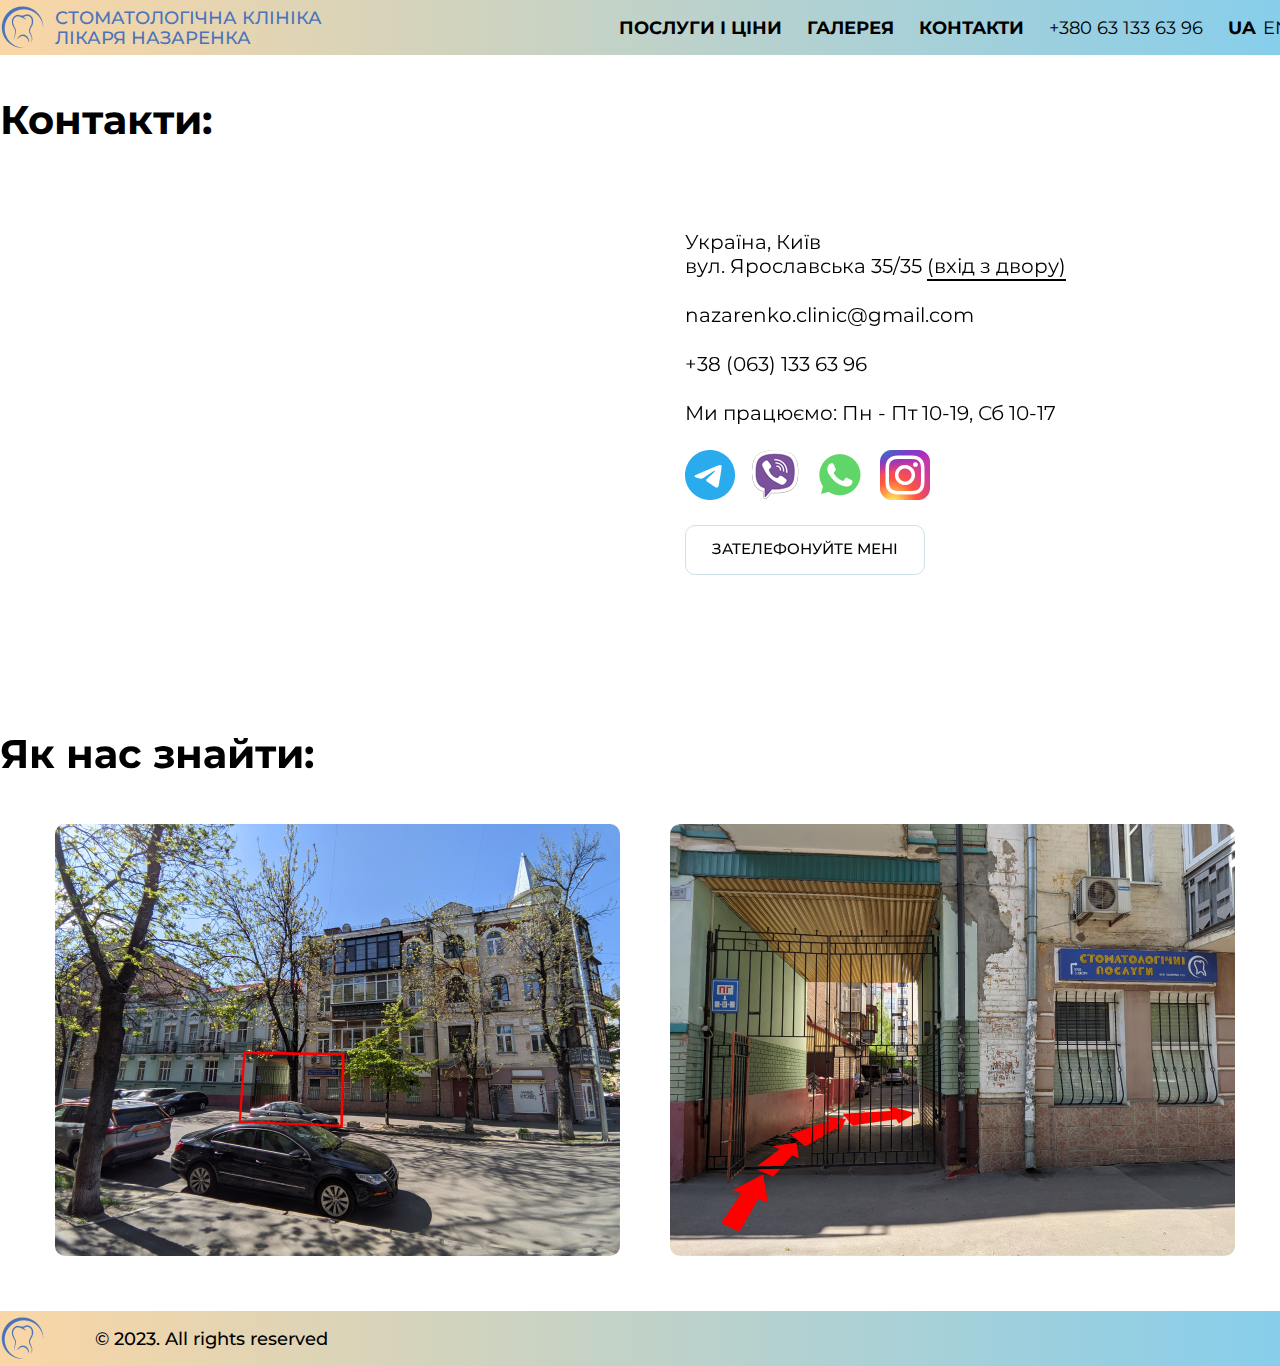
==== contact.html @ 6b5c39c3 "Add files via upload" ====
<!DOCTYPE html>
<html lang="ne">
<head>
    <meta charset="UTF-8">
    <meta http-equiv="X-UA-Compatible" content="IE=edge">
    <meta name="viewport" content="width=device-width, initial-scale=1.0">
    <title>Dental clinic of doctor nazarenko</title>
    <meta name="description" content="Dental clinic">
    <meta name="keywords" content="Dental, clinic,doctor,nazarenko">
    <meta name="viewport" content="width=device-width, initial-scale=1, shrink-to-fit=no">
    <link rel="shortcut icon" href="assets/img/favicon.png" type="image.png">
    <link rel="apple-touch-icon" sizes="180x180" href="assets/img/apple-logo.png">

    <meta property="og:title" content="Dental clinic">
    <meta property="og:description" content="of doctor nazarenko">
    <meta property="og:type" content="article">
    <meta property="og:site_name" content="Dental clinic of doctor nazarenko">

    <link rel="preconnect" href="https://fonts.googleapis.com">
    <link rel="preconnect" href="https://fonts.gstatic.com" crossorigin>
    <link href="https://fonts.googleapis.com/css2?family=Montserrat:wght@400;500;700&display=swap" rel="stylesheet">

    <link rel="stylesheet" href="assets/css/slick-theme.css">
    <link rel="stylesheet" href="assets/css/slick.css">  
    <link rel="stylesheet" href="assets/css/main.css">   
</head>
<body>
    <header class="header" id="header">
	    <div class="container">
            <div class="header__set">
                <a href="index.html" class="logo">
                    <img src="assets/img/logo.png" alt="" class="logo__item">
                    <h4 class="logo__title">
                        СТОМАТОЛОГІЧНА КЛІНІКА ЛІКАРЯ НАЗАРЕНКА
                    </h4>
                </a>
                <ul class="menu">
                    <li class="menu__item">
                        <a href="price.html" class="menu__item_a">
                            ПОСЛУГИ І ЦІНИ
                        </a>
                    </li>
                    <li class="menu__item">
                        <a href="gallery.html" class="menu__item_a">
                            ГАЛЕРЕЯ
                        </a>
                    </li>
                    <li class="menu__item">
                        <a href="contact.html" class="menu__item_a">
                            КОНТАКТИ
                        </a>
                    </li>
                </ul>
                <a href="tel:380631336396" class="phone">
                    +380 63 133 63 96
                </a>
                <div class="language__set">
                    <a href="" class="language__ua active__language">
                        ua
                    </a>
                    <a href="" class="language__en language__non">
                        en
                    </a>
                </div>
                <div class="header-menu">
                    <img src="assets/img/menu-black.png" alt="burger" class="menu-img">
                </div>
            </div>
        </div>
    </header>
    <div class="popup2">
        <div class="popup__content2">
          <h2>Введіть ваші дані:</h2>
          <form action="submit_form.php" method="post" class="contact__form" id="form">
            <input type="text" placeholder="Ім’я" name="firstName" class="input" required>
            <input placeholder="099 156 65 65" type="tel" name="phoneNumber" class="input" required 
                    oninput="javascript: 
                        if (this.value.length > this.maxLength) this.value = this.value.slice(0, this.maxLength); 
                        var value = this.value.replace(/\D/g,'');
                        value = value.substring(0,3) + (value.length > 3 ? ' ' + value.substring(3,6) : '') 
                                + (value.length > 6 ? ' ' + value.substring(6,8) : '') 
                                + (value.length > 8 ? ' ' + value.substring(8) : '');
                        this.value = value;
                    "
                    maxlength="13" 
                    pattern="^[0-9]{3} [0-9]{3} [0-9]{2} [0-9]{2}$" >
            <button type="submit" class="btn form__btn">Зателефонуйте мені</button>
          </form>
        </div>
    </div>
    <section class="hookup" id="hookup"> 
        <div class="container">
            <h1 class="hookup__title">
                Контакти:
            </h1>
            <div class="hookup__set">
                <iframe class="map-2" src="https://www.google.com/maps/embed?pb=!1m18!1m12!1m3!1d2539.448076429177!2d30.51191547689766!3d50.47000158595539!2m3!1f0!2f0!3f0!3m2!1i1024!2i768!4f13.1!3m3!1m2!1s0x40d4ce148c2b0a5b%3A0xec50365f1e7ceaae!2z0KHRgtC-0LzQsNGC0L7Qu9C-0LPQuNGH0LXRgdC60LDRjyDQutC70LjQvdC40LrQsCDQlNC-0LrRgtC-0YDQsCDQndCw0LfQsNGA0LXQvdC60LA!5e0!3m2!1suk!2sua!4v1682890363866!5m2!1suk!2sua" width="600" height="450" style="border:0;" allowfullscreen="" loading="lazy" referrerpolicy="no-referrer-when-downgrade"></iframe>
                <div class="map__wrapp-set">
                    <div class="map__wrapp">
                        <a href="contact.html" class="map__item">Україна, Київ<br> вул. Ярославська 35/35 <span class="map__line">(вхід з двору)</span></a>
                        <a href="mailto:nazarenko.clinic@gmail.com " class="map__item">nazarenko.clinic@gmail.com </a>
                        <a href="tel:380661336396" target="_blank" class="map__item">+38 (063) 133 63 96</a>
                        <p class="hookup__text_3">
                            Ми працюємо:
                            Пн - Пт 10-19, Сб 10-17
                        </p>
                        <div class="social">
                            
                            <a href="tg://resolve?domain=dentisry_nazarenko" target="_blank" class="telegram">
                                <img src="assets/img/telegram.png" alt="" class="telegram__item">
                            </a>
                            <a href="viber://chat/?number=%2B380661336396" target="_blank" class="viber">
                                <img src="assets/img/viber.png" alt="" class="viber__item">
                            </a>
                            <a href="https://wa.me/380661336396" target="_blank" class="whatsapp">
                                <img src="assets/img/whatsapp.png" alt="" class="whatsapp__item">
                            </a>
                            <a href="https://www.instagram.com/nazarenko_clinic/" class="instagram" target="_blank">
                                <img src="assets/img/instagram.png"   alt="" class="instagram__item">
                            </a>
                        </div>   
                    </div>
                   
                    <a href=""  class="btn popup-btn2 popup-btn3">Зателефонуйте мені</a>
                </div>

            </div>
        </div>
    </section>
    
    <section class="find" id="find"> 
        <div class="container">
            <h1 class="find__title">
                Як нас знайти:
            </h1>
            <div class="find__set">
                <img src="assets/img/contact-2.png" alt="" class="find__img">
                <img src="assets/img/contact-1.png" alt="" class="find__img">
            </div>
        </div>
    </section>

    <footer class="footer" id="footer">
        <div class="container">
            <div class="footer__set">
                <a href="" class="logo__botom">
                    <img src="assets/img/logo.png" alt="" class="logo__botom_item"> 
                </a>
                <p class="footer__text">
                    © 2023. All rights reserved
                </p>
            </div>
            
        </div>
    </footer>

    
    <script src="assets/js/jquery-3.6.4.min.js"></script>
    <script src="assets/js/slick.min.js"></script>
    <script src="assets/js/jquery.validate.min.js"></script>
    <script src="assets/js/main.js"></script>
</body>
</html>
---- assets/css/main.css ----
body{
    font-family: 'Montserrat', sans-serif;
    font-size: 18px;
    color: #000;
    font-weight: 400;
}
/*   в форме убирает контур  */
:active, :hover, :focus {
    outline: 0;
    outline-offset: 0;
}
*{
    padding: 0;
    margin: 0;
    box-sizing: border-box;
    text-decoration: none;
}
h1,h2,h3,h4,h5,h6{
    font-weight: 700;
    line-height: 30px;    
    color: #000;
}
img{
    display: block;
    max-width: 100%; 
}
ul,li{
    display: block;
    padding: 0;
    margin: 0; 
}
.container{
    width: 1290px;
    margin: 0 auto ;
    
}
.header{
    padding: 5px 0;
    background: linear-gradient(270.22deg, #87CEEB 0%, #FAD6A5 100%);
}
.header__set{
    display: flex;
    align-items: center;
    
}
.logo{
    display: flex;
    align-items: center;
    margin-right: auto;
}
.logo__title{
    width: 311px;
    font-weight: 500;
    line-height: 20px;
    font-size: 18px;
    color: #4973bb;
    margin-left: 10px;
}
.menu{
    display: flex;
    margin-right: 25px;
    gap: 25px;
}
.menu__item_a{
    font-size: 18px;
    font-weight: 700;
    color: #000;
    
}
.phone{
    margin-right: 25px;
    font-size: 18px;
    color: #000000;
}
.language__set{
    display: flex;
    gap: 7px;
    font-weight: 700;
    font-size: 18px;
    text-transform: uppercase;
    
}
.language__ua{
    color: #000000;
}
.language__en{
    color: #000000;
}
.language__non {
    font-weight: 400;
}
.offer{
    padding: 100px 0 ;
}
.offer__set{
    display: flex;
    justify-content: space-between;
    align-items: center;
    margin: 0 80px;
}
.offer__left{
    display: flex;
    flex-direction: column;
    width: 560px;
    gap: 25px;
}
.offer__title{
    font-size: 40px;
    line-height: 49px;
}
.offer__span{
    color: #D2B48C;
}
.offer__text_1{
    font-weight: 500;
}
.btn{
    display: block;
    text-align: center;
    width: 180px;
    height: 50px;
    padding: 13px 22px;
    font-weight: 500;
    font-size: 18px;
    border: 1px solid #e4e3d5;
    background: #fff;
    border-radius: 10px;
    color: #000;
}
.btn:hover{
    background: linear-gradient(90deg, #EBE4D2 0%, #E4E3D5 100%);
}

.btn__set{
    display: flex;
    align-items: center;
    gap: 15px;
}



.offer__img{
    border-radius: 20px;
}
.about{
    padding: 70px 0 80px;
    background: linear-gradient(84.14deg, rgba(250, 214, 165, 0.6) 0%, rgba(135, 206, 235, 0.6) 100%);
}
.about__set_1{
    display: flex;
    align-items: center;
    justify-content: space-between;
}
.line{
    width: 450px;
    height: 2px;
    background: #000000;
    border-radius: 10px;
}

.about__title{
    font-size: 30px;
}
.about__set_2{
    display: flex;
    align-items: center;
    justify-content: space-between;
    margin: 70px 50px 0 50px;
}
.about__set_text{
    width: 550px;
    display: flex;
    flex-direction: column;
    gap: 43px;
    
}
.about__img{
    border-radius: 20px;
}
.about__text_1{
    font-size: 18px;
    line-height: 22px;
}
.about__text_2{
    font-size: 15px;
    font-weight: 500;
    line-height: 130%;
}
.choice{
    padding: 70px 0 100px;
}
.choice__set{
    display: flex;
    align-items: center;
    justify-content: space-between;
}
.choice__tabs{
    display: flex;
    justify-content: space-between;
}
.choice__tab{
    width: 366px;
    display: flex;
    flex-direction: column;
    align-items: center;

}
.choice__wrapp{
    width: 115px;
    height: 110px;
    background: #437EB4;
    border-radius: 50%;
}
.choice__img{
    padding:  30px 32px;
}
.choice__title{
    padding: 55px 0 ;
}
.choice__text{
    text-align: justify;
}
.info{
    padding: 90px 0 70px;
    
}
.info__photo{
    border-radius: 10px;
}
.info__set{
    display: flex;
    justify-content: space-between;
    align-items: center;
    margin: 0 150px;


}
.info__right{
    width: 512px;
}
.info__title{
    padding: 10px 0 45px;
    font-size: 30px;
}
.info__text{
    padding-bottom: 20px;
}
.portfolio{
    padding: 90px 0 70px;
    
}
.portfolio__set{
    display: flex;
    justify-content: space-between;
    align-items: center;
    margin: 0 150px;
}
.portfolio__right{
    width: 512px;
}
.portfolio__title{
    padding: 10px 0 45px;
    font-size: 30px;
}
.portfolio__text{
    padding-bottom: 20px;
}
.portfolio__photo{
    border-radius: 10px;
}
.doctor{
    padding: 50px 0;
}
.doctor__set{
    display: flex;
    align-items: center;
    justify-content: center;
}
.done__set{
   display: flex;
   gap: 10px;
   flex-direction: column;
}
.done__wrapp_1::after {
    content: "до";
    display: block;
    text-align: center;
    margin-top: 10px;
    color: #c2c2c2;
} 
.done__wrapp_2::after {
    content: "після";
    display: block;
    text-align: center;
    margin-top: 10px;
    color: #c2c2c2;
} 
.done__wrapp_1-e::after {
    content: "до";
    display: block;
    text-align: center;
    margin-top: 10px;
    color: #c2c2c200;
} 
.done__wrapp_2-e::after {
    content: "Після";
    display: block;
    text-align: center;
    margin-top: 10px;
    color: #c2c2c200;
}
.done__wrapp{
    display: flex;
    justify-content: space-between;
    margin: 0 40px 40px;
}
.doctor__title{
    font-size: 30px;
    color: #1A54AA;
}
.doctor__img{
    margin-right: 30px;
}
.done__img{
    border-radius: 5px;
}

.btn__doctor{
    border: 1px solid #dae4dd;
    padding: 14px 20px;
    margin: 0 auto;
}
.btn__doctor:hover{
    background: linear-gradient(90deg, #DDE4DB 0%, #D7E3DE 100%);
    
}
.slider{
    padding: 65px 0;
    background: linear-gradient(276.13deg, rgba(135, 206, 235, 0.6) 0%, rgba(250, 214, 165, 0.6) 100%);
}
.slider__set{
    display: flex;
    align-items: center;
    justify-content: space-between;
}
.center{
    width: 100%;
    margin:  50px 0;
}
.center-img{
    
    border-radius: 20px;
    margin: 0 auto;
}
.slick-prev::before {
    content: none;
}
.slick-next::before {
    content: none;
}
.slick-next{
    content: '';
    background: url(../img/arrow-right.png) no-repeat center !important;
    width: 25px;
    height: 16px;
   /*  right: -30px; */
   
}
.slick-prev{
    content: '';
    background: url(../img/arrow-right.png) no-repeat center !important;
    width: 25px;
    height: 16px;
    transform: rotate(180deg);
   
}

.contact{
    padding: 80px 0 60px;
}
.contact__set{
    display: flex;
    align-items: center;
    justify-content: space-between;
}
.map{
    width: 525px;
    height: 450px;
    border-radius: 20px;
}
.map__set{
    display: flex;
    align-items: center;
    justify-content: space-between;
    margin: 50px 70px 0;
}
.map__wrapp{
    display: flex;
    flex-direction: column;
    margin-bottom: 25px;
    gap: 25px;
}
.map__item{
    font-size: 20px;
    color: #000000;
   
}
.map__line{
    text-decoration: underline;
    text-underline-offset: 0.3em;
}
.map__line:hover{
    color: #437EB4;
}
.contact__form{
    width: 520px;
    margin: auto;
}
.input{
    width: 520px;
    height: 56px;
    border: none;
    border-bottom: 1px solid rgb(228, 227, 213);
    border-radius: 5px;
    font-weight: 500;
    font-size: 18px;
    padding: 0 20px;
    margin-top: 15px;
    letter-spacing: 1px;
}
.input::placeholder{
    font-weight: 500;
    font-size: 18px;
    color: rgba(0, 0, 0, 0.6);
   
}
.label{
    font-weight: 500;
    font-size: 13px;
    color: #000000;
    margin: 30px 0 30px -13px  ;
    gap: 7px;
    cursor: pointer;
}
.custom-checkbox{
    position: relative;
    z-index: -1;
    opacity: 0;
    
}
.custom-checkbox+label {
    display: inline-flex;
    align-items: center;
    user-select: none;
}
.custom-checkbox+label::before {
    content: '';
    display: inline-block;
    width: 20px;
    height: 20px;
    flex-shrink: 0;
    flex-grow: 0;
    border: 1px solid #000000;
    margin-right: 0.5em;
    background-repeat: no-repeat;
    background-position: center center;
    background-size: 50% 50%;
    cursor: pointer;
}
.custom-checkbox:checked+label::before {
    border-color: #000000;
    background-color: #000000;
    background-image: url("../img/box.png");
}  
.form__btn{

    width: 100%;
    height: 50px;

    background: #fff;
    border-radius: 5px;
    display: block;
    margin-top: 30px;
    font-weight: 700;
    font-size: 15px;
    letter-spacing: 0.5px;
    cursor: pointer;
    text-transform: uppercase;
    
}
.footer{
    padding: 5px 0;
    background: linear-gradient(270.17deg, #87CEEB 0%, #FAD6A5 100%);
}
.footer__set{
    display: flex;
    
    align-items: center;
}
.footer__text{
    font-weight: 500;
    font-size: 18px;
    
}

.up__text{
    margin-right: 34px;
}
.logo__botom{
    margin-right: 50px;
}

/* Стили фиксированного header */
.scrolled  {
    position: fixed;
    top: 0;
    left: 0;
    width: 100%;
    z-index: 9999;
    background-color: transparent;
    transition: background-color 0.3s ease-in-out;
}
  
  
.services{
    padding: 30px 0 ;
}


.services__title{
    color: #000;
    font-size: 40px;
    padding-bottom: 20px;
}
.services__set{
    display: flex;
    align-items: center;
    flex-wrap: wrap;
    margin: 0 120px;
}
.services__wrapp{
    width: 350px;
    height: auto;
    display: flex;
    flex-direction: column;
    gap: 25px;
    margin: 0 auto 15px;
    align-items: center;
}
.services__img{
    width: 200px;
    height: 150px;
    border-radius: 5px;
}
.services__text{
    font-weight: 500;
    font-size: 20px;
}
.price{
    padding-bottom: 25px;
}
.price__title{
   
    font-size: 40px;
}
.price__text{
    font-weight: 500;
    font-size: 20px;
    padding-top: 15px;
}
.turn__wrapp_1{
    display: flex;
    padding: 30px 40px;
    align-items: center;
    justify-content: space-between;
    background: linear-gradient(100.15deg, #F9E6CA 0%, #B8E2F3 100%);
    border-radius: 20px;
    margin: 20px 0;
}
.turn__wrapp_2{
    display: flex;
    padding: 30px 40px;
    align-items: center;
    justify-content: space-between;
    background: linear-gradient(100.15deg, #F9E6CA 0%, #B8E2F3 100%);
    border-radius: 20px;
    margin: 20px 0;
    
}
.turn__set{
    display: flex;
    
    flex-direction: column;
    align-items: end;
    font-weight: 700;
    font-size: 30px;
}

.turn__span{
   
    font-weight: 400;
    font-size: 15px;
}
.turn__span_red{
    color: red;
}
.turn__set_2{
    display: flex;
    flex-direction: column;
    gap: 5px;
    font-weight: 700;
    font-size: 30px;
}
.turn__title{
    font-weight: 700;
    font-size: 30px;
}
.turn__title_2{
    font-weight: 700;
    font-size: 30px;
}

.gallery{
    padding-top: 50px;
}
.gallery__title{
    font-weight: 700;
    font-size: 40px;
  
}
.gallery__text{
    font-weight: 700;
    font-size: 35px;
    text-align: center;
    margin: 40px 0 ;
}
.gallery__set{
    display: flex;
    justify-content: space-between;
    flex-wrap: wrap;
}
.gallery__img{ 
    
    border-radius: 5px;
}
.gallery__wrapp_1{
    margin-top: 20px;
}
.gallery__wrapp_2{
    margin-top: 20px;
}
.gallery__wrapp_1::after {
    content: "до";
    display: block;
    text-align: center;
    margin-top: 10px;
    color: #c2c2c2;
} 
.gallery__wrapp_2::after {
    content: "після";
    display: block;
    text-align: center;
    margin-top: 10px;
    color: #c2c2c2;
} 
.caries__text{
    font-weight: 700;
    font-size: 35px;
    text-align: center;
    margin: 85px 0 40px;
}
.caries__set{
    display: flex;
    justify-content: space-between;
    flex-wrap: wrap;
}
.caries__img{
    margin-top: 33px;
    border-radius: 5px;
}

.endo{
    padding-bottom: 50px;
}
.endo__text{
    font-weight: 700;
    font-size: 35px;
    text-align: center;
    margin: 40px 0 ;
}
.endo__set{
    display: flex;
    flex-wrap: wrap;
    justify-content: space-evenly;
   
}
.endo__img{
    margin: 33px 65px;
    border-radius: 5px;
}
.hookup{
    padding: 50px 0 70px;
}
.hookup__title{
    font-weight: 700;
    font-size: 40px;
}
.map-2{
    width: 565px;
    height: 484px;
    border-radius: 20px;
    margin: 50px 100px 0 20px
}   
.hookup__set{
    display: flex;
    align-items: center;
    
}
.hookup__right{
    display: flex;
    flex-direction: column;
    gap: 35px;
}
.hookup__text_1{
    width: 432px;
    color: #000;
    font-size: 25px;
   
}
.hookup__text_2{
  
    font-size: 20px;
    width: 279px;
}
.hookup__text_3{
    width: 100%;
    font-size: 20px;
}
.social{
    display: flex;
    gap: 15px;
}
.find__title{
    font-weight: 700;
    font-size: 40px;
}
.find__set{
    display: flex;
    justify-content: space-between;
    margin: 55px;
}
.find__img{
    border-radius: 10px;
}
.header-menu{
    margin-left: 25px;
    display: none;
}
.info__set_circle{
    display: flex;
    align-items: center;
    justify-content: space-between;
    padding-bottom: 70px;
}
.popup {
    position: fixed;
    top: 0;
    left: 0;
    width: 100%;
    height: 100%;
    background: rgba(0, 0, 0, 0.5);
    display: flex;
    justify-content: center;
    align-items: center;
    z-index: 999;
    visibility: hidden;
    opacity: 0;
    transition: all 0.3s ease;
}

.popup__content {
    background: #fff;
    max-width: 600px;
    padding: 30px;
    border-radius: 5px;
    text-align: center;


}
.popup2 {
    position: fixed;
    top: 0;
    left: 0;
    width: 100%;
    height: 100%;
    background: rgba(0, 0, 0, 0.5);
    display: flex;
    justify-content: center;
    align-items: center;
    z-index: 999;
    visibility: hidden;
    opacity: 0;
    transition: all 0.3s ease;
}
.popup__content2 {
    background: #fff;
    max-width: 600px;
    padding: 30px;
    border-radius: 5px;
    text-align: center;


}

.popup--open {
    visibility: visible;
    opacity: 1;
}
.popup--open2 {
    visibility: visible;
    opacity: 1;
}
.popup-btn2{
    width: 240px;
    font-size: 15px;
    text-transform: uppercase;
    border: 1px solid #CCE2E5;
}
.popup-btn2:hover{
    background: linear-gradient(90deg, #D5E3DF 0%, #CCE2E5 100%);
    
}
.oops__wrapp{
    display: flex;
    flex-direction: column;
    align-items: center;
    padding-top: 70px;
}

.oops__set{
    display: flex;
    align-items: center;
    font-weight: 500;
    font-size: 200px;
 
}
.oops__img{
    margin: 0 40px;
}
.oops__text{
    font-weight: 500;
    font-size: 30px;
}
.oops__btn{
    color: #fff;
    background: #437EB4;
    border-radius: 30px;
    padding: 16px 24px;
    margin-top: 50px;
}

.doctors{
    background: linear-gradient(135.62deg, #87CEEB 0%, rgba(250, 214, 165, 0.6) 100%)
}
/*992-1199*/
@media screen and (max-width:1199px) {
	.container{
		max-width: 960px;
	}
    .line{
        display: none;
    }
    
    .phone{
        display: none;
    }
    .offer__set{
        margin: 0;
    }
    .about__set_2{
        margin-left: 0;
        margin-right: 0;
        flex-direction: column;
    }
    .about__title{
        margin: 0 auto;
    }
    .about__set_text{
        gap: 0;
    }
    .about__text_1{
        margin: 30px 0;
    }
    .choice__title{
        margin:  0 auto;
    }
    .choice__tabs{
        flex-wrap: wrap;
        justify-content: center;
    }
    .choice__tab{
        margin:  0 20px 40px;
    }
    .info__set{
        margin: 0 50px;
    }
    .portfolio__set{
        margin: 0 50px;
    }
    .done__wrapp{
        margin-left: 0;
        margin-right: 0;
    }
    .slick-prev{
        display: none !important;
    }
    .slick-next {
        display: none !important;
    }
    .map__set{
        
        margin-left: 0;
        margin-right: 0;
        flex-direction: column;
        align-items: center;
        gap: 30px;
    }

    .gallery__img{
        margin: 0 10px 33px ;
        
    }
    .caries__img{
        margin: 0 10px 33px ;
    }
    .endo__img{
        margin: 0 10px 33px ;
    }
    .find__set{
        flex-direction: column;
        align-items: center;
        gap: 30px;
    }
    .find__img{
        width: 565px;
        height: 432px;
    }
    .about__text_1{
        text-align: center;
    }
    .about__text_2{
        text-align: center;
    }
    .hookup__title{
        text-align: center;
    }
    .find__title{
        text-align: center;
    }
    .services__title{
        text-align: center;
    }
    .price__title{
        text-align: center;
    }
    .price__text{
        text-align: center;
    }
    .slider__title{
        margin: 0 auto;
    }
    .contact__title{
        margin: 0 auto;
    }
    .gallery__set{
        justify-content: space-evenly;
    }
    .turn__span{
        width: 600px;
        
    }
    .services__set{
        margin: 0;
    }
    .turn__span{
        width: auto;
    }
    .turn__wrapp_2{
        
        gap: 30px;
    }
}

/*768-991*/
@media screen and (max-width:991px){
	.container{
		max-width: 720px;
        
	}
    .header-menu{
        display: block;
    }
    .menu{
        position: fixed;
        z-index: 2;
        display: none; 
        background: linear-gradient(270.22deg, #87cfeb80 0%, #fad6a583 100%);
        top: 75px;
        border-radius: 10px;
        margin: 0 ;
        width: 100%;
        left: 0;

    }
    .active-menu{
        display: block;

    }
    .menu__item{
       width: 200px;
       display: flex;
       text-align: center;
       justify-content: center;
       margin: 0 auto;
       padding: 10px;
    }
    .offer__left{
        width: 400px;
    }
    .offer__title {
        font-size: 35px;
        line-height: 38px;
    }
    .info{
        padding: 50px 0;
    }
    .portfolio{
        padding: 50px 0;
    }
    .info__set{
        margin: 0;
    }
    .portfolio__set{
        margin: 0;
    }
    .info__set{
        flex-wrap: wrap-reverse;
        justify-content: center;
        gap: 20px;
    }
    .portfolio__set{
        flex-wrap: wrap;
        justify-content: center;
        gap: 20px;
    }
    .choice__text{
        text-align: center;
    }
    .doctor__title{
        text-align: center;
    }
    .done__wrapp{
        flex-wrap: wrap;
        justify-content: center;
        gap: 30px;
    }
    .choice__title{
        padding-bottom: 20px;
    }
    .gallery__set{
        justify-content: center;
    }
    .caries__set{
        justify-content: center;
    }
    .endo__set{
        justify-content: center;
    }
    .hookup__set{
        flex-direction: column;
    }
    .map-2{
        margin: 50px 0;
    }
    .hookup__right{
        align-items: center;
    }
    .turn__wrapp_1{
        padding: 10px 20px;
        flex-direction: column;
        align-items: center;
        text-align: center;
        gap: 15px;
    }
    .turn__set{
        align-items: center;
    }
    .turn__wrapp_2{
        padding: 10px 20px;
        flex-direction: column;
        align-items: center;
        text-align: center;
        gap: 15px;
    }
    
}	

/*576-767*/
@media screen and (max-width:767px){
	.container{
		width: 540px;
		
	}
    .offer__set{
        flex-direction: column;
        align-items: center;
        gap: 30px;
    }
    .offer__left{
        align-items: center;
    }
    .doctor__img{
        margin-right: 0;
    }
    .footer__set{
        flex-wrap: wrap;
        justify-content: center;
        gap: 15px;
    }
    
	.find__img{
        width: 100%;
        height: 100%;
    }
    .gallery__title{
        text-align: center;
    }
    
    .about__set_text{
        width: 100%;
    }
    
    .popup__content{
        max-width: 90%;
        width: 100%;
    }
    .input{
        max-width: 100%;
        width: 100%;
    }
    .contact__form{
        width: 100%;
    }
    .services__img{
        width: 300px;
        height: 200px;
    }
}
/*380-450*/
@media screen and (max-width:450px){
	.container{
		width: 100%;
		padding: 0 15px;
        	max-width: 100%;
	}
    .logo__title{
        font-size: 12px;
        width: 180px;
        line-height: 14px;
    }
    .header-menu{
        margin-left: 15px;
    }
    .btn__set{
        flex-wrap: wrap;
    }
    .offer__left{
        width: 100%;
    }
    .map__set{
        width: 100%;
    }
    .map{
        width: 100%;
    }
    .map__wrapp-set{
        width: 100%;
    }
    .map__wrapp{
        width: 100%;
        height: auto;
    }
    .oops__set{
        font-size: 100px;
    }
    .oops__img{
        width: 100px;
        height: 100px;
        margin: 20px;
    }
    .oops__text{
        width: 100%;
        text-align: center;
    }
    .form__btn{
        margin-top: 15px;
        font-size: 20px;
        height: auto;
    }
}

/*320-380*/
@media screen and (max-width:380px){
	.container{
		width: 100%;
		padding: 0 15px;
        	max-width: 100%;
	}
    
    .logo__botom{
        margin-right: 5px;
    }
    .language__set{
        flex-direction: column;
        gap: 5px;
    }
    .logo__title{
        font-size: 12px;
        width: 150px;
        line-height: 14px;
    }
    .offer__left{
        width: 100%;
    }
    .offer__img{
        width: 100%;
        height: 100%;
    }    
    .about__set_text{
        width: 100%;
    }
    .choice__title{
        text-align: center;
    }
    .doctor__img{
        display: none;
    }
    .map__wrapp-set{
        width: 100%;
        
    }
    .map{
        width: 100%;

    }
    .map__wrapp{
        width: 100%;
        padding: 15px 0;
        height: auto;
       
    }
    .map__item{
        font-size: 16px;
    }
    .contact__form{
        width: 100%;
    }
    .input{
        width: 100%;
    }
    
    .map-2{
        width: 100%;
        height: 100%;
    }
    .hookup__right{
        width: 100%;
    }
    .hookup__text_1{
        width: 100%;
        text-align: center;
    }
    .hookup__text_2{
        width: 100%;
        text-align: center;
    }
    .hookup__text_3{
        font-size: 16px;
    }
    .find__title{
        line-height: 40px;
    }
    .find__set{
        margin: 20px 10px;
    }
    .center-img{
        width: 260px;
        height: 260px;
    }
    .turn__title{
        font-size: 20px;
    }
    .turn__title_2{
        font-size: 20px;
    }
    .turn__set{
        font-size: 20px;
    }
    .turn__set_2{
        font-size: 20px;
    }
}
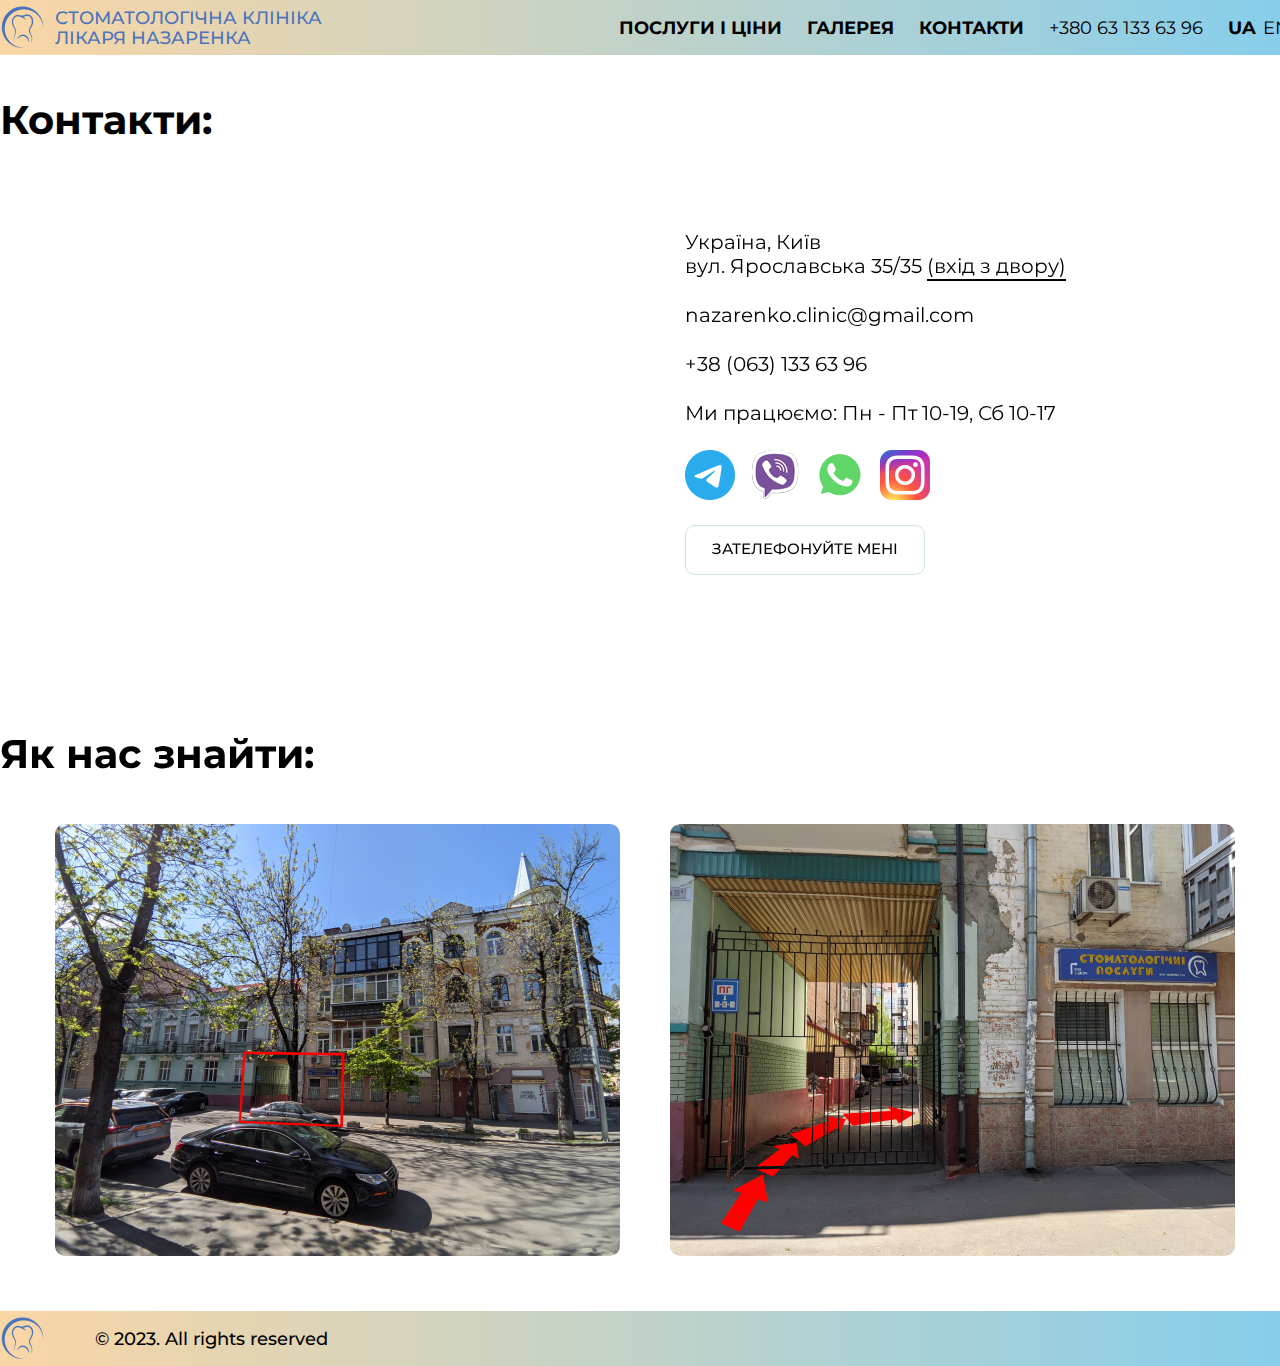
==== commit ed9f98c1: "Update contact.html" ====
--- a/contact.html
+++ b/contact.html
@@ -109,10 +109,10 @@
                             <a href="tg://resolve?domain=dentisry_nazarenko" target="_blank" class="telegram">
                                 <img src="assets/img/telegram.png" alt="" class="telegram__item">
                             </a>
-                            <a href="viber://chat/?number=%2B380661336396" target="_blank" class="viber">
+                            <a href="viber://chat/?number=%2B380931336396" target="_blank" class="viber">
                                 <img src="assets/img/viber.png" alt="" class="viber__item">
                             </a>
-                            <a href="https://wa.me/380661336396" target="_blank" class="whatsapp">
+                            <a href="https://wa.me/380931336396" target="_blank" class="whatsapp">
                                 <img src="assets/img/whatsapp.png" alt="" class="whatsapp__item">
                             </a>
                             <a href="https://www.instagram.com/nazarenko_clinic/" class="instagram" target="_blank">
@@ -160,4 +160,4 @@
     <script src="assets/js/jquery.validate.min.js"></script>
     <script src="assets/js/main.js"></script>
 </body>
-</html>+</html>
--- a/assets/css/main.css
+++ b/assets/css/main.css
@@ -860,7 +860,7 @@
 }
 
 .doctors{
-    background: linear-gradient(135.62deg, #87CEEB 0%, rgba(250, 214, 165, 0.6) 100%)
+    background: linear-gradient(95.86deg, rgba(135, 206, 235, 0.6) 0%, rgba(250, 214, 165, 0.6) 100%);
 }
 /*992-1199*/
 @media screen and (max-width:1199px) {
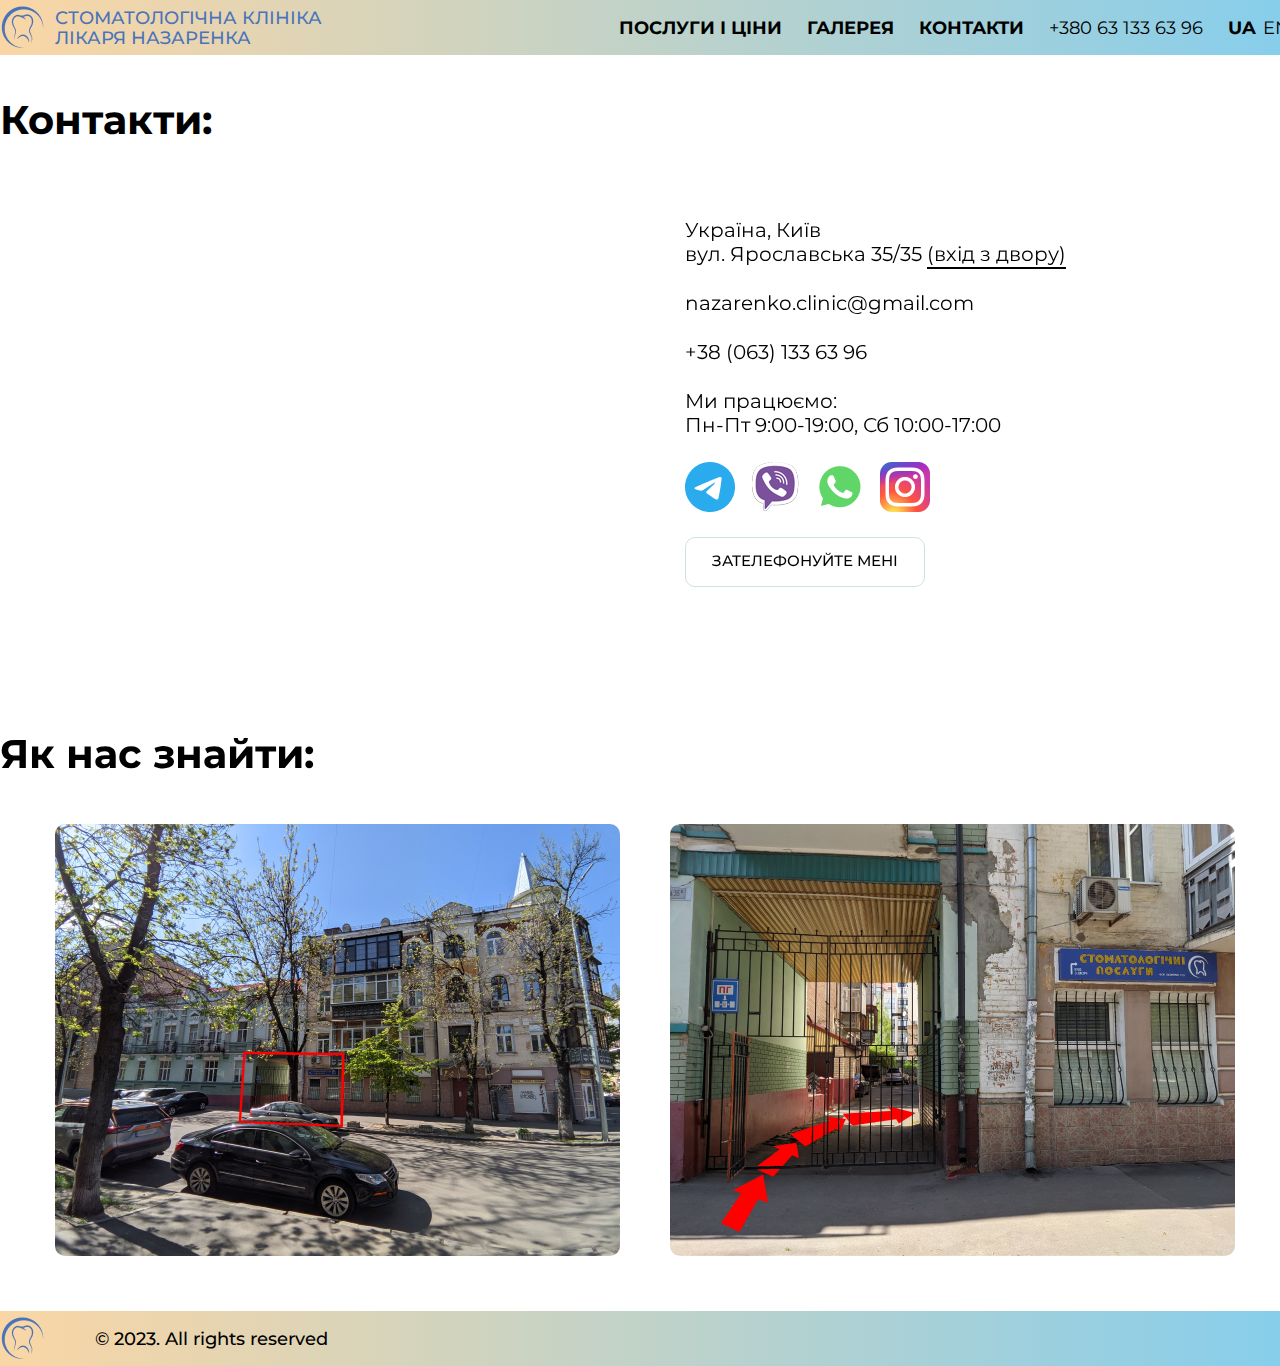
==== commit 846e88f6: "Update contact.html" ====
--- a/contact.html
+++ b/contact.html
@@ -101,8 +101,8 @@
                         <a href="mailto:nazarenko.clinic@gmail.com " class="map__item">nazarenko.clinic@gmail.com </a>
                         <a href="tel:380661336396" target="_blank" class="map__item">+38 (063) 133 63 96</a>
                         <p class="hookup__text_3">
-                            Ми працюємо:
-                            Пн - Пт 10-19, Сб 10-17
+                            Ми працюємо:<br>
+                            Пн-Пт 9:00-19:00, Сб 10:00-17:00
                         </p>
                         <div class="social">
                             
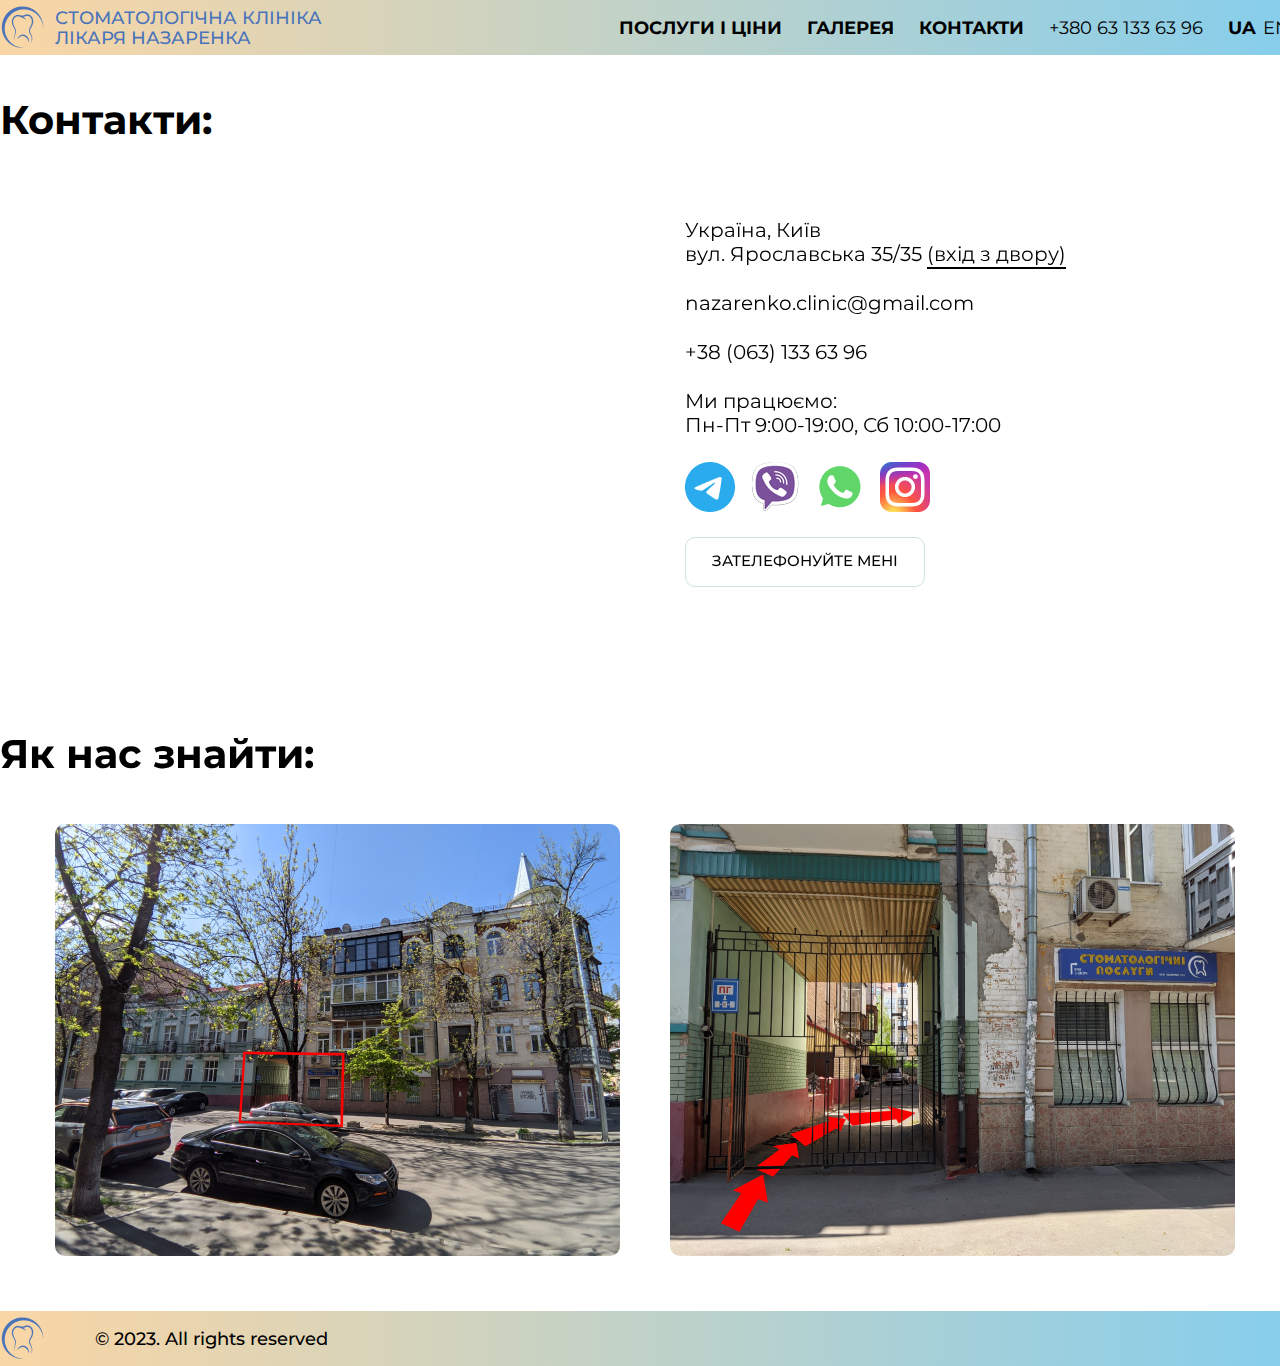
==== commit 4ebd2947: "Update contact.html" ====
--- a/contact.html
+++ b/contact.html
@@ -51,7 +51,7 @@
                         </a>
                     </li>
                 </ul>
-                <a href="tel:380631336396" class="phone">
+                <a href="tel:+380631336396" class="phone">
                     +380 63 133 63 96
                 </a>
                 <div class="language__set">
@@ -97,9 +97,9 @@
                 <iframe class="map-2" src="https://www.google.com/maps/embed?pb=!1m18!1m12!1m3!1d2539.448076429177!2d30.51191547689766!3d50.47000158595539!2m3!1f0!2f0!3f0!3m2!1i1024!2i768!4f13.1!3m3!1m2!1s0x40d4ce148c2b0a5b%3A0xec50365f1e7ceaae!2z0KHRgtC-0LzQsNGC0L7Qu9C-0LPQuNGH0LXRgdC60LDRjyDQutC70LjQvdC40LrQsCDQlNC-0LrRgtC-0YDQsCDQndCw0LfQsNGA0LXQvdC60LA!5e0!3m2!1suk!2sua!4v1682890363866!5m2!1suk!2sua" width="600" height="450" style="border:0;" allowfullscreen="" loading="lazy" referrerpolicy="no-referrer-when-downgrade"></iframe>
                 <div class="map__wrapp-set">
                     <div class="map__wrapp">
-                        <a href="contact.html" class="map__item">Україна, Київ<br> вул. Ярославська 35/35 <span class="map__line">(вхід з двору)</span></a>
+                        <a href="#find" class="map__item">Україна, Київ<br> вул. Ярославська 35/35 <span class="map__line">(вхід з двору)</span></a>
                         <a href="mailto:nazarenko.clinic@gmail.com " class="map__item">nazarenko.clinic@gmail.com </a>
-                        <a href="tel:380661336396" target="_blank" class="map__item">+38 (063) 133 63 96</a>
+                        <a href="tel:+380631336396" target="_blank" class="map__item">+38 (063) 133 63 96</a>
                         <p class="hookup__text_3">
                             Ми працюємо:<br>
                             Пн-Пт 9:00-19:00, Сб 10:00-17:00
@@ -109,10 +109,10 @@
                             <a href="tg://resolve?domain=dentisry_nazarenko" target="_blank" class="telegram">
                                 <img src="assets/img/telegram.png" alt="" class="telegram__item">
                             </a>
-                            <a href="viber://chat/?number=%2B380931336396" target="_blank" class="viber">
+                            <a href="viber://chat/?number=%2B380631336396" target="_blank" class="viber">
                                 <img src="assets/img/viber.png" alt="" class="viber__item">
                             </a>
-                            <a href="https://wa.me/380931336396" target="_blank" class="whatsapp">
+                            <a href="https://wa.me/380631336396" target="_blank" class="whatsapp">
                                 <img src="assets/img/whatsapp.png" alt="" class="whatsapp__item">
                             </a>
                             <a href="https://www.instagram.com/nazarenko_clinic/" class="instagram" target="_blank">
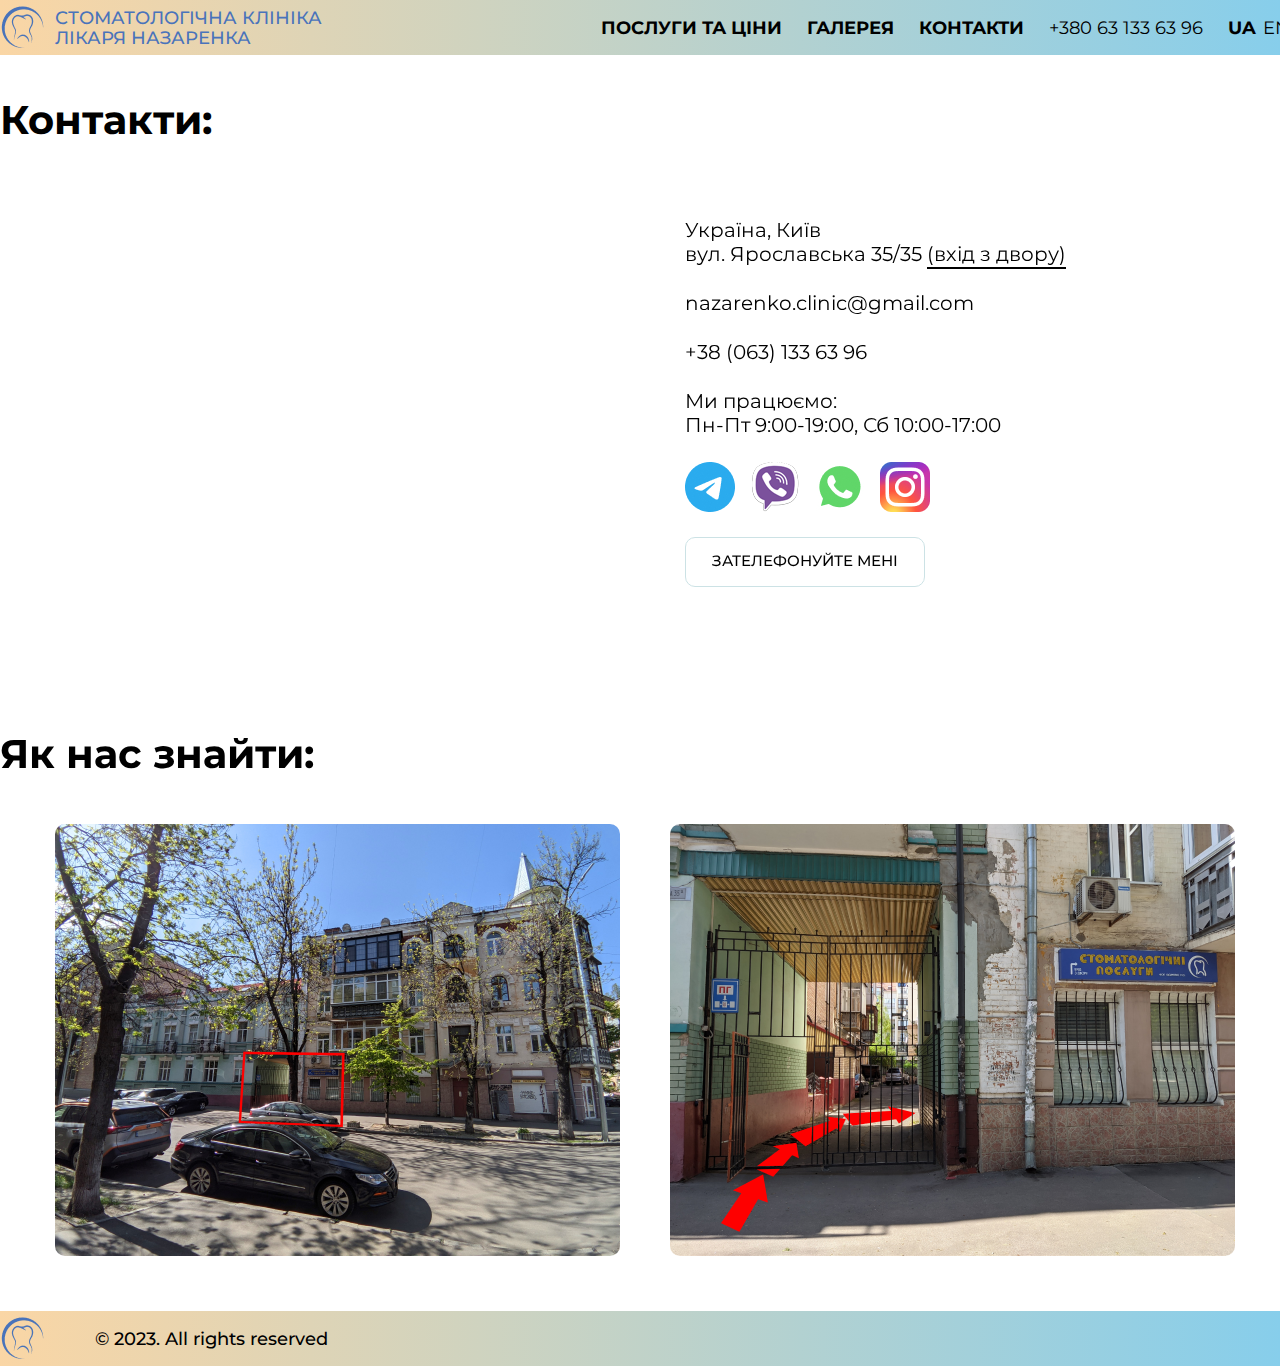
==== commit ff97a057: "Update contact.html" ====
--- a/contact.html
+++ b/contact.html
@@ -37,7 +37,7 @@
                 <ul class="menu">
                     <li class="menu__item">
                         <a href="price.html" class="menu__item_a">
-                            ПОСЛУГИ І ЦІНИ
+                            ПОСЛУГИ ТА ЦІНИ
                         </a>
                     </li>
                     <li class="menu__item">
--- a/assets/css/main.css
+++ b/assets/css/main.css
@@ -543,7 +543,7 @@
     height: auto;
     display: flex;
     flex-direction: column;
-    gap: 25px;
+    gap: 15px;
     margin: 0 auto 15px;
     align-items: center;
 }
@@ -1004,9 +1004,10 @@
         position: fixed;
         z-index: 2;
         display: none; 
-        background: linear-gradient(270.22deg, #87cfeb80 0%, #fad6a583 100%);
-        top: 75px;
-        border-radius: 10px;
+        background: linear-gradient(270.22deg, #87cfeb30 0%, #fad6a530 100%);
+        top: 55px;
+        border-bottom-left-radius:  10px;
+        border-bottom-right-radius:  10px;
         margin: 0 ;
         width: 100%;
         left: 0;
@@ -1154,6 +1155,10 @@
     .services__img{
         width: 300px;
         height: 200px;
+    }
+    .map-2{
+        width: 400px;
+        height: 400px;
     }
 }
 /*380-450*/
@@ -1270,8 +1275,8 @@
     }
     
     .map-2{
-        width: 100%;
-        height: 100%;
+        width: 300px;
+        height: 300px;
     }
     .hookup__right{
         width: 100%;
